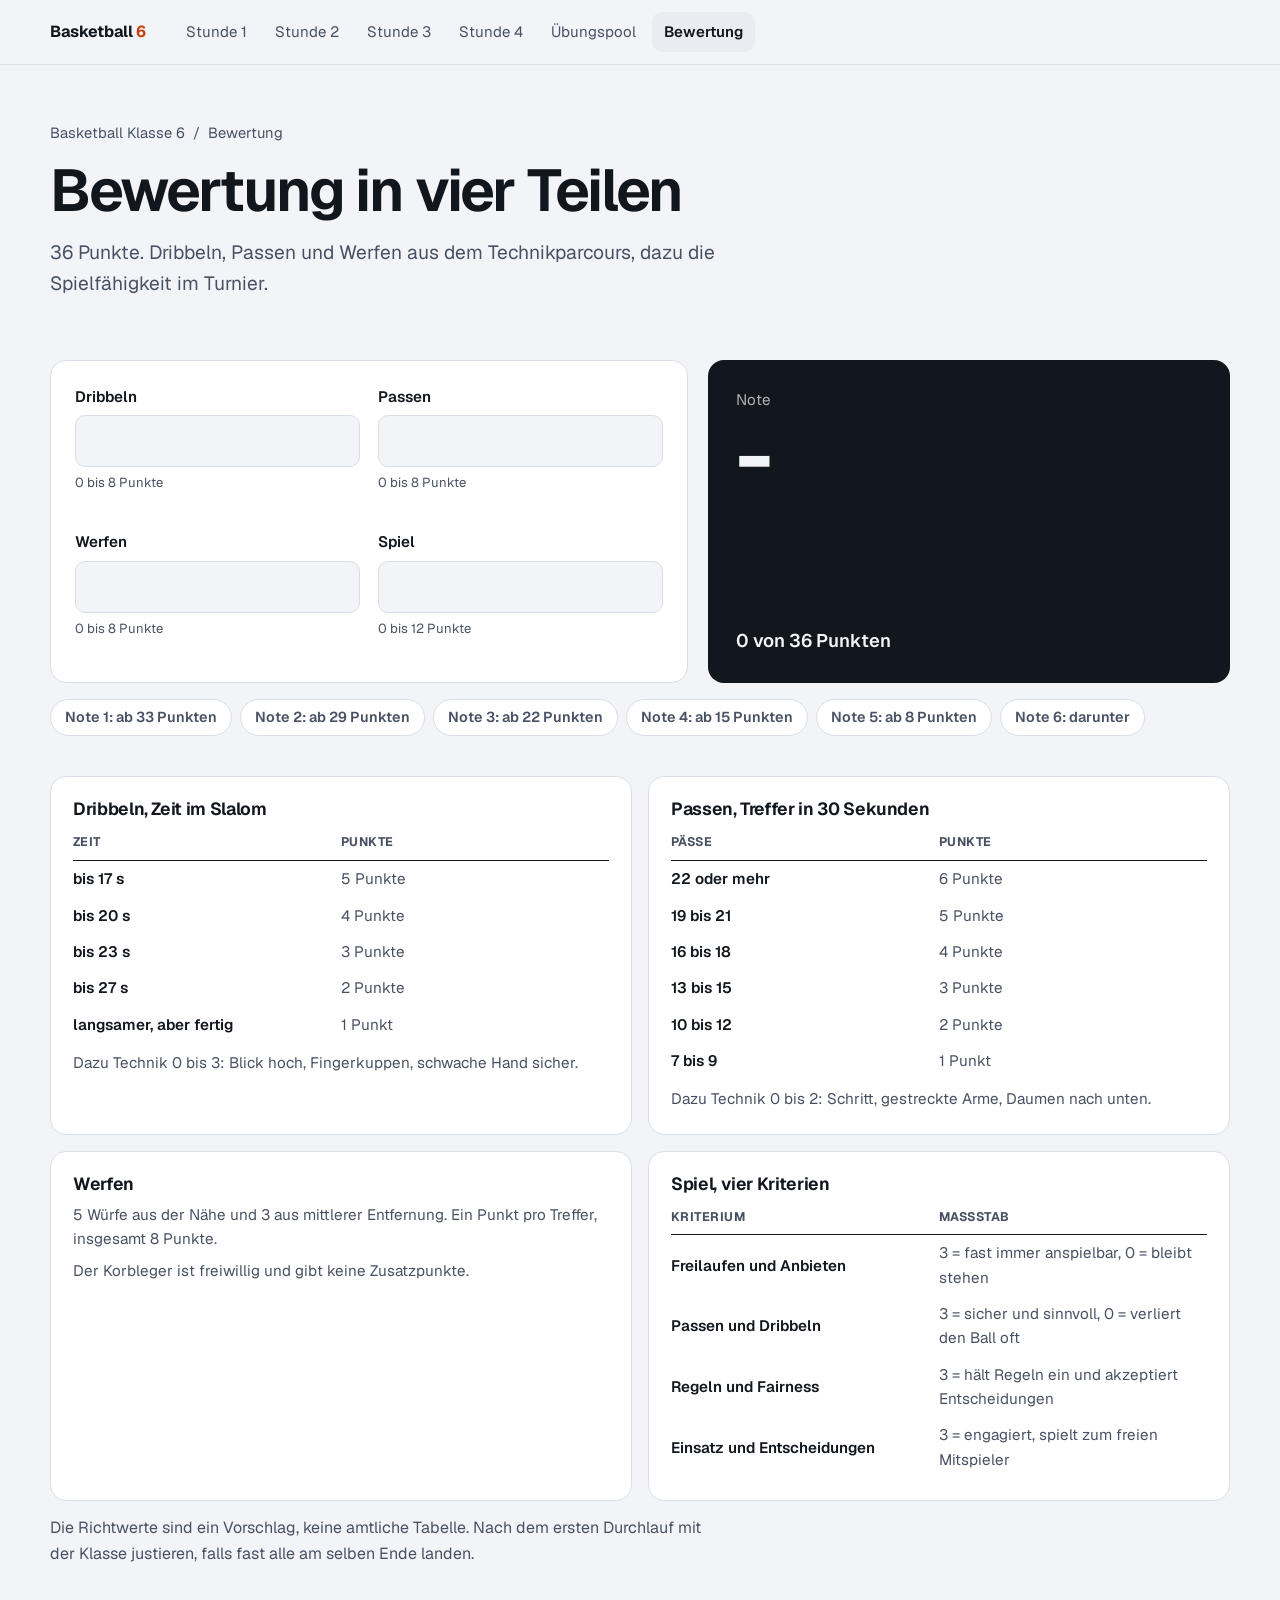
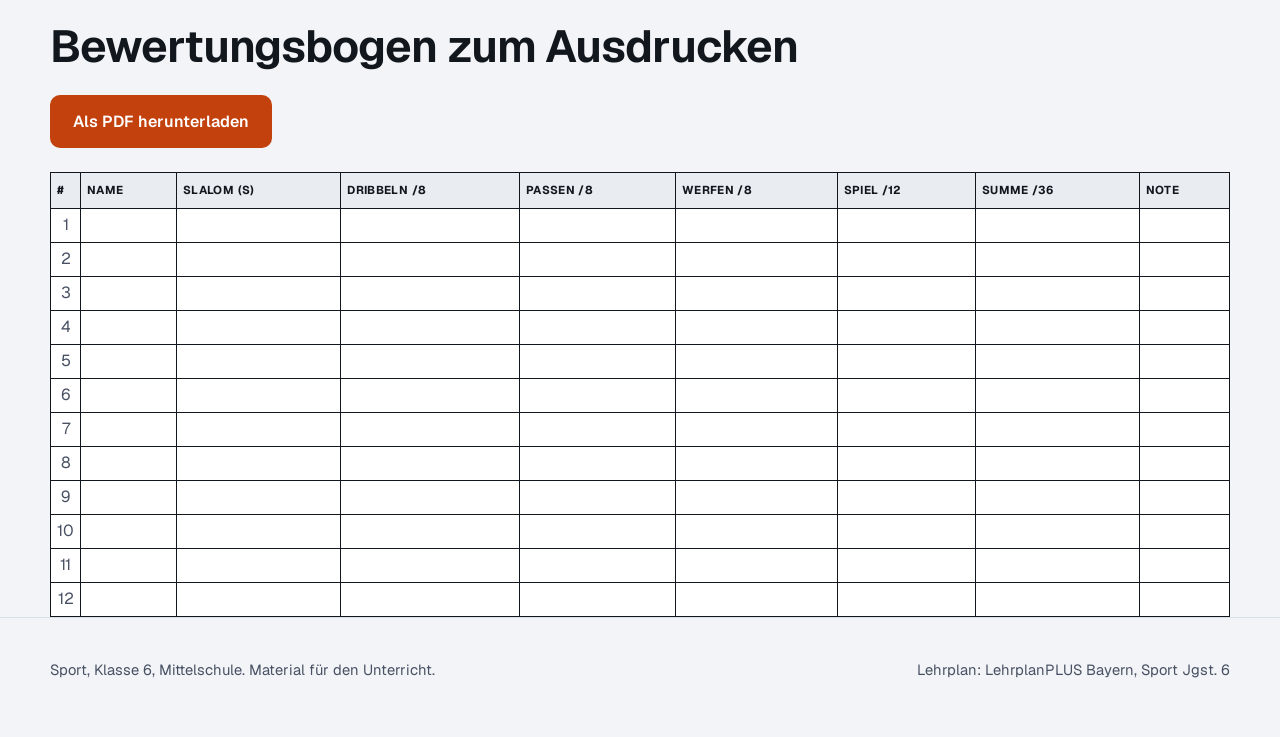
==== bewertung.html @ febf023a "Basketball class 6: four-lesson sequence site with pool and grading Co-Authored-By: Claude Sonnet 5." ====
<!DOCTYPE html>
<html lang="de">
<head>
<meta charset="UTF-8">
<meta name="viewport" content="width=device-width, initial-scale=1">
<title>Basketball Bewertung</title>
<meta name="description" content="Notenrechner, Punkte-Richtwerte und Bewertungsbogen für die Basketball-Sequenz.">
<link rel="stylesheet" href="style.css">
</head>
<body>
<header class="nav"><div class="wrap">
<a class="brand" href="index.html">Basketball <b>6</b></a>
<nav aria-label="Hauptnavigation"><ul><li><a class="link" href="stunde-1.html">Stunde 1</a></li><li><a class="link" href="stunde-2.html">Stunde 2</a></li><li><a class="link" href="stunde-3.html">Stunde 3</a></li><li><a class="link" href="stunde-4.html">Stunde 4</a></li><li><a class="link" href="index.html#pool">Übungspool</a></li><li><a class="link" href="bewertung.html" aria-current="page">Bewertung</a></li></ul></nav>
</div></header>
<main><div class="wrap">
<div class="page-head">
<div class="crumb"><a href="index.html">Basketball Klasse 6</a> &nbsp;/&nbsp; Bewertung</div>
<h1>Bewertung in vier Teilen</h1>
<p class="goal">36 Punkte. Dribbeln, Passen und Werfen aus dem Technikparcours, dazu die Spielfähigkeit im Turnier.</p>
</div>

<div class="calc no-print">
<form id="rechner" novalidate aria-label="Notenrechner"><div class="field"><label for="f-dribbeln">Dribbeln</label>
<input id="f-dribbeln" name="dribbeln" type="text" inputmode="decimal" autocomplete="off">
<span class="hint">0 bis 8 Punkte</span><span class="err" id="e-dribbeln" role="alert"></span></div><div class="field"><label for="f-passen">Passen</label>
<input id="f-passen" name="passen" type="text" inputmode="decimal" autocomplete="off">
<span class="hint">0 bis 8 Punkte</span><span class="err" id="e-passen" role="alert"></span></div><div class="field"><label for="f-werfen">Werfen</label>
<input id="f-werfen" name="werfen" type="text" inputmode="decimal" autocomplete="off">
<span class="hint">0 bis 8 Punkte</span><span class="err" id="e-werfen" role="alert"></span></div><div class="field"><label for="f-spiel">Spiel</label>
<input id="f-spiel" name="spiel" type="text" inputmode="decimal" autocomplete="off">
<span class="hint">0 bis 12 Punkte</span><span class="err" id="e-spiel" role="alert"></span></div></form>
<div class="result"><div><div class="lbl">Note</div><div class="note" id="r-note" aria-live="polite">-</div></div>
<div><div class="sum" id="r-sum">0 von 36 Punkten</div><div class="lbl" id="r-pct"></div></div></div>
</div>
<div class="schluessel"><span class="tag">Note 1: ab 33 Punkten</span><span class="tag">Note 2: ab 29 Punkten</span><span class="tag">Note 3: ab 22 Punkten</span><span class="tag">Note 4: ab 15 Punkten</span><span class="tag">Note 5: ab 8 Punkten</span><span class="tag">Note 6: darunter</span></div>

<div class="scales">
<div class="panel"><h3>Dribbeln, Zeit im Slalom</h3><table><tr><th>Zeit</th><th>Punkte</th></tr><tr><td>bis 17 s</td><td>5 Punkte</td></tr><tr><td>bis 20 s</td><td>4 Punkte</td></tr><tr><td>bis 23 s</td><td>3 Punkte</td></tr><tr><td>bis 27 s</td><td>2 Punkte</td></tr><tr><td>langsamer, aber fertig</td><td>1 Punkt</td></tr></table>
<p>Dazu Technik 0 bis 3: Blick hoch, Fingerkuppen, schwache Hand sicher.</p></div>
<div class="panel"><h3>Passen, Treffer in 30 Sekunden</h3><table><tr><th>Pässe</th><th>Punkte</th></tr><tr><td>22 oder mehr</td><td>6 Punkte</td></tr><tr><td>19 bis 21</td><td>5 Punkte</td></tr><tr><td>16 bis 18</td><td>4 Punkte</td></tr><tr><td>13 bis 15</td><td>3 Punkte</td></tr><tr><td>10 bis 12</td><td>2 Punkte</td></tr><tr><td>7 bis 9</td><td>1 Punkt</td></tr></table>
<p>Dazu Technik 0 bis 2: Schritt, gestreckte Arme, Daumen nach unten.</p></div>
<div class="panel"><h3>Werfen</h3><p>5 Würfe aus der Nähe und 3 aus mittlerer Entfernung. Ein Punkt pro Treffer, insgesamt 8 Punkte.</p>
<p>Der Korbleger ist freiwillig und gibt keine Zusatzpunkte.</p></div>
<div class="panel"><h3>Spiel, vier Kriterien</h3><table><tr><th>Kriterium</th><th>Maßstab</th></tr><tr><td>Freilaufen und Anbieten</td><td>3 = fast immer anspielbar, 0 = bleibt stehen</td></tr><tr><td>Passen und Dribbeln</td><td>3 = sicher und sinnvoll, 0 = verliert den Ball oft</td></tr><tr><td>Regeln und Fairness</td><td>3 = hält Regeln ein und akzeptiert Entscheidungen</td></tr><tr><td>Einsatz und Entscheidungen</td><td>3 = engagiert, spielt zum freien Mitspieler</td></tr></table></div>
</div>
<p class="sub">Die Richtwerte sind ein Vorschlag, keine amtliche Tabelle. Nach dem ersten Durchlauf mit der Klasse justieren, falls fast alle am selben Ende landen.</p>

<div class="bogen-section">
<h2 class="title" style="margin-top:56px">Bewertungsbogen zum Ausdrucken</h2>
<div class="page-actions no-print"><button class="btn btn-primary" onclick="window.print()">Als PDF herunterladen</button></div>
<div class="sheet-wrap"><table class="bogen" aria-label="Bewertungsbogen">
<tr><th>#</th><th>Name</th><th>Slalom (s)</th><th>Dribbeln /8</th><th>Passen /8</th><th>Werfen /8</th><th>Spiel /12</th><th>Summe /36</th><th>Note</th></tr><tr><td class="n">1</td><td></td><td></td><td></td><td></td><td></td><td></td><td></td><td></td></tr><tr><td class="n">2</td><td></td><td></td><td></td><td></td><td></td><td></td><td></td><td></td></tr><tr><td class="n">3</td><td></td><td></td><td></td><td></td><td></td><td></td><td></td><td></td></tr><tr><td class="n">4</td><td></td><td></td><td></td><td></td><td></td><td></td><td></td><td></td></tr><tr><td class="n">5</td><td></td><td></td><td></td><td></td><td></td><td></td><td></td><td></td></tr><tr><td class="n">6</td><td></td><td></td><td></td><td></td><td></td><td></td><td></td><td></td></tr><tr><td class="n">7</td><td></td><td></td><td></td><td></td><td></td><td></td><td></td><td></td></tr><tr><td class="n">8</td><td></td><td></td><td></td><td></td><td></td><td></td><td></td><td></td></tr><tr><td class="n">9</td><td></td><td></td><td></td><td></td><td></td><td></td><td></td><td></td></tr><tr><td class="n">10</td><td></td><td></td><td></td><td></td><td></td><td></td><td></td><td></td></tr><tr><td class="n">11</td><td></td><td></td><td></td><td></td><td></td><td></td><td></td><td></td></tr><tr><td class="n">12</td><td></td><td></td><td></td><td></td><td></td><td></td><td></td><td></td></tr></table></div>
</div>
</div></main>
<footer class="foot"><div class="wrap">
<span>Sport, Klasse 6, Mittelschule. Material für den Unterricht.</span>
<span>Lehrplan: LehrplanPLUS Bayern, Sport Jgst. 6</span>
</div></footer>
<script src="app.js"></script>
</body>
</html>
---- style.css ----
/* Basketball Klasse 6: Gestaltung.
   Formen-Regel: Buttons und Eingaben 10px, Karten 16px, Filter-Chips rund.
   Akzent: ein gebranntes Orange, sonst kühle Neutraltöne. */

@font-face{font-family:"Geist";font-weight:100 900;font-style:normal;font-display:swap;
  src:url("fonts/geist.woff2") format("woff2");
  unicode-range:U+0000-00FF,U+0131,U+0152-0153,U+02BB-02BC,U+02C6,U+02DA,U+02DC,U+2000-206F,U+20AC,U+2122,U+2191,U+2193,U+2212,U+2215,U+FEFF,U+FFFD;}
@font-face{font-family:"Geist";font-weight:100 900;font-style:normal;font-display:swap;
  src:url("fonts/geist-ext.woff2") format("woff2");
  unicode-range:U+0100-02BA,U+02BD-02C5,U+02C7-02CC,U+02CE-02D7,U+02DD-02FF,U+0304,U+0308,U+0329,U+1D00-1DBF,U+1E00-1E9F,U+1EF2-1EFF,U+2020,U+20A0-20AB,U+20AD-20C0,U+2113,U+2C60-2C7F,U+A720-A7FF;}

:root{
  --bg:#f2f4f7;
  --surface:#ffffff;
  --surface-2:#e9edf2;
  --ink:#12161d;
  --ink-soft:#485163;
  --line:#d9dfe7;
  --accent:#c2410c;
  --accent-ink:#ffffff;
  --accent-soft:#fbe9df;
  --ok:#1f7a4d;
  --warn:#9a3412;
  --warn-soft:#fdeee4;
  --r-card:16px;
  --r-ctl:10px;
  --shadow:0 1px 2px rgba(18,22,29,.05),0 8px 24px -12px rgba(18,22,29,.18);
  --ease:cubic-bezier(.16,1,.3,1);
}
@media (prefers-color-scheme:dark){
  :root:not([data-theme="light"]){
    --bg:#0f1318;--surface:#171c23;--surface-2:#1f2630;--ink:#eef1f5;--ink-soft:#a3adbd;--line:#2a323d;
    --accent:#f0793a;--accent-ink:#1b0d05;--accent-soft:#2c1a10;--ok:#58c088;--warn:#f0793a;--warn-soft:#2c1a10;
    --shadow:0 1px 2px rgba(0,0,0,.4),0 8px 24px -12px rgba(0,0,0,.6);
  }
}

*{box-sizing:border-box}
html{scroll-behavior:smooth}
body{margin:0;background:var(--bg);color:var(--ink);font-family:"Geist",system-ui,-apple-system,"Segoe UI",sans-serif;
  font-size:16px;line-height:1.6;-webkit-font-smoothing:antialiased;text-rendering:optimizeLegibility}
a{color:inherit}
h1,h2,h3{font-weight:650;letter-spacing:-.02em;line-height:1.08;margin:0}
p{margin:0}
ul{margin:0;padding:0}
:focus-visible{outline:3px solid var(--accent);outline-offset:3px;border-radius:6px}

.wrap{width:min(1180px,100% - 32px);margin-inline:auto}

/* Navigation: eine Zeile, 64px */
.nav{position:sticky;top:0;z-index:20;background:color-mix(in srgb,var(--bg) 88%,transparent);
  backdrop-filter:blur(14px);-webkit-backdrop-filter:blur(14px);border-bottom:1px solid var(--line)}
.nav .wrap{height:64px;display:flex;align-items:center;gap:28px}
.brand{font-weight:700;letter-spacing:-.02em;text-decoration:none;white-space:nowrap}
.brand b{color:var(--accent)}
.nav ul{list-style:none;display:flex;gap:4px;margin-left:auto;overflow-x:auto;scrollbar-width:none}
.nav ul::-webkit-scrollbar{display:none}
.nav a.link{display:block;padding:8px 12px;border-radius:var(--r-ctl);text-decoration:none;color:var(--ink-soft);
  font-size:.94rem;white-space:nowrap;transition:background .2s var(--ease),color .2s var(--ease)}
.nav a.link:hover{background:var(--surface-2);color:var(--ink)}
.nav a.link[aria-current="page"]{color:var(--ink);background:var(--surface-2);font-weight:600}

/* Buttons */
.btn{display:inline-flex;align-items:center;gap:8px;padding:13px 22px;border-radius:var(--r-ctl);border:1.5px solid transparent;
  font:inherit;font-weight:600;text-decoration:none;cursor:pointer;white-space:nowrap;
  transition:transform .25s var(--ease),background .2s,border-color .2s}
.btn:active{transform:translateY(1px) scale(.98)}
.btn-primary{background:var(--accent);color:var(--accent-ink)}
.btn-primary:hover{transform:translateY(-2px)}
.btn-ghost{border-color:var(--line);background:var(--surface);color:var(--ink)}
.btn-ghost:hover{border-color:var(--ink-soft)}

/* Hero */
.hero{padding:56px 0 72px}
.hero .wrap{display:grid;grid-template-columns:1.05fr .95fr;gap:56px;align-items:center;min-height:min(640px,calc(100dvh - 140px))}
.hero h1{font-size:clamp(2.5rem,5.4vw,4.6rem);letter-spacing:-.035em}
.hero h1 em{font-style:normal;color:var(--accent)}
.hero p.lead{margin-top:22px;font-size:1.18rem;color:var(--ink-soft);max-width:34ch}
.hero .actions{margin-top:32px;display:flex;gap:12px;flex-wrap:wrap}

.stairs{display:grid;grid-template-columns:repeat(4,1fr);gap:10px;align-items:end;height:420px}
.step-block{display:flex;flex-direction:column;justify-content:space-between;text-decoration:none;
  padding:16px 14px;border-radius:var(--r-card);background:var(--surface);border:1px solid var(--line);
  transition:transform .35s var(--ease),box-shadow .35s var(--ease)}
.step-block:hover{transform:translateY(-6px);box-shadow:var(--shadow)}
.step-block:nth-child(1){height:42%}
.step-block:nth-child(2){height:60%}
.step-block:nth-child(3){height:78%}
.step-block:nth-child(4){height:100%;background:var(--accent);border-color:var(--accent);color:var(--accent-ink)}
.step-block .num{font-size:2.6rem;font-weight:700;letter-spacing:-.04em;line-height:1}
.step-block .t{display:block;font-weight:600;font-size:1rem;line-height:1.25}
.step-block .s{display:block;font-size:.84rem;opacity:.75;margin-top:4px;line-height:1.3}

/* Abschnitte */
section.block{padding:72px 0}
section.block + section.block{border-top:1px solid var(--line)}
h2.title{font-size:clamp(1.9rem,3.6vw,2.8rem)}
.sub{margin-top:14px;color:var(--ink-soft);max-width:60ch}

/* Stundenliste */
.lessons{margin-top:36px;display:grid}
.lesson-row{display:grid;grid-template-columns:96px 1fr 240px 40px;gap:28px;align-items:center;padding:28px 0;
  text-decoration:none;border-bottom:1px solid var(--line);transition:padding .3s var(--ease)}
.lesson-row:last-child{border-bottom:0}
.lesson-row:hover{padding-left:12px}
.lesson-row .n{font-size:3.4rem;font-weight:700;letter-spacing:-.05em;color:var(--accent);line-height:1}
.lesson-row h3{font-size:1.5rem}
.lesson-row .goal{color:var(--ink-soft);margin-top:6px;max-width:56ch}
.lesson-row .meta{font-size:.92rem;color:var(--ink-soft);line-height:1.5}
.lesson-row .meta b{display:block;color:var(--ink);font-weight:600}
.lesson-row .arr{font-size:1.6rem;color:var(--ink-soft);transition:transform .3s var(--ease),color .2s}
.lesson-row:hover .arr{transform:translateX(6px);color:var(--accent)}

/* Filter und Karten */
.chips{display:flex;flex-wrap:wrap;gap:8px;margin-top:28px}
.chip{font:inherit;font-size:.92rem;padding:8px 16px;border-radius:999px;border:1.5px solid var(--line);background:var(--surface);
  color:var(--ink);cursor:pointer;transition:background .2s,border-color .2s,color .2s}
.chip:hover{border-color:var(--ink-soft)}
.chip[aria-pressed="true"]{background:var(--ink);color:var(--bg);border-color:var(--ink)}
.cards{margin-top:28px;display:grid;grid-template-columns:repeat(auto-fill,minmax(270px,1fr));gap:16px}
.card{background:var(--surface);border:1px solid var(--line);border-radius:var(--r-card);padding:20px 20px 22px;
  display:flex;flex-direction:column;gap:10px;transition:transform .3s var(--ease),box-shadow .3s var(--ease)}
.card:hover{transform:translateY(-3px);box-shadow:var(--shadow)}
.card h3{font-size:1.15rem}
.card p{color:var(--ink-soft);font-size:.95rem}
.tags{display:flex;flex-wrap:wrap;gap:6px}
.tag{font-size:.78rem;font-weight:600;padding:3px 10px;border-radius:999px;background:var(--surface-2);color:var(--ink-soft)}
.tag.stufe{background:var(--accent-soft);color:var(--accent)}
.empty{margin-top:28px;color:var(--ink-soft)}

/* Bewertung Kacheln (Raster mit Rhythmus) */
.score-grid{margin-top:36px;display:grid;grid-template-columns:repeat(6,1fr);gap:14px}
.tile{border-radius:var(--r-card);padding:24px;background:var(--surface);border:1px solid var(--line);display:flex;flex-direction:column;gap:6px}
.tile .big{font-size:3.2rem;font-weight:700;letter-spacing:-.04em;line-height:1}
.tile .big small{font-size:1rem;font-weight:500;color:var(--ink-soft);letter-spacing:0;margin-left:6px}
.tile p{color:var(--ink-soft);font-size:.95rem}
.tile.t1{grid-column:span 3}.tile.t2{grid-column:span 3;background:var(--surface-2)}
.tile.t3{grid-column:span 2}.tile.t4{grid-column:span 4;background:var(--accent);border-color:var(--accent);color:var(--accent-ink)}
.tile.t4 p,.tile.t4 .big small{color:inherit;opacity:.85}

/* Zweispalter Material */
.two{margin-top:32px;display:grid;grid-template-columns:1fr 1fr;gap:56px}
.two h3{font-size:1.2rem;margin-bottom:12px}
.plain{list-style:none;display:grid;gap:8px;color:var(--ink-soft)}
.plain li{padding-left:18px;position:relative}
.plain li::before{content:"";position:absolute;left:0;top:.72em;width:8px;height:2px;background:var(--accent)}

/* Stundenseiten */
.page-head{padding:56px 0 28px}
.crumb{font-size:.92rem;color:var(--ink-soft)}
.crumb a{text-decoration:none}.crumb a:hover{color:var(--accent)}
.page-head h1{font-size:clamp(2.2rem,4.6vw,3.8rem);margin-top:14px;letter-spacing:-.035em}
.page-head .goal{margin-top:16px;font-size:1.2rem;color:var(--ink-soft);max-width:52ch}
.facts{margin-top:24px;display:flex;flex-wrap:wrap;gap:8px}
.facts .tag{font-size:.88rem;padding:5px 14px;background:var(--surface);border:1px solid var(--line)}
.page-actions{margin-top:24px;display:flex;gap:12px;flex-wrap:wrap}

.timeline{display:grid;margin-top:12px}
.tl-step{display:grid;grid-template-columns:120px 1fr;gap:28px;padding:26px 0;border-top:1px solid var(--line);break-inside:avoid}
.tl-step:first-child{border-top:0}
.tl-time{font-weight:700;color:var(--accent);font-size:1.05rem;letter-spacing:-.01em}
.tl-time span{display:block;font-weight:500;font-size:.85rem;color:var(--ink-soft)}
.tl-body h3{font-size:1.3rem}
.tl-body ul{list-style:none;margin-top:10px;display:grid;gap:7px}
.tl-body li{padding-left:18px;position:relative;color:var(--ink-soft)}
.tl-body li::before{content:"";position:absolute;left:0;top:.72em;width:8px;height:2px;background:var(--accent)}
.tl-body li b{color:var(--ink);font-weight:600}
.tl-note{margin-top:12px;font-size:.92rem;padding:10px 14px;border-radius:var(--r-ctl);background:var(--accent-soft);color:var(--ink)}

.aside-grid{margin-top:48px;display:grid;grid-template-columns:1fr 1fr;gap:16px}
.panel{background:var(--surface);border:1px solid var(--line);border-radius:var(--r-card);padding:22px;break-inside:avoid}
.panel h3{font-size:1.1rem;margin-bottom:10px}
.panel.warn{background:var(--warn-soft);border-color:transparent}
.panel.warn h3{color:var(--warn)}

.pager{margin-top:48px;display:flex;justify-content:space-between;gap:16px;flex-wrap:wrap}
.pager a{display:block;text-decoration:none;padding:16px 20px;border:1px solid var(--line);border-radius:var(--r-card);background:var(--surface);
  transition:transform .3s var(--ease),border-color .2s;min-width:220px}
.pager a:hover{transform:translateY(-3px);border-color:var(--ink-soft)}
.pager small{display:block;color:var(--ink-soft)}
.pager strong{font-size:1.05rem}
.pager .next{margin-left:auto;text-align:right}

/* Bewertungsseite */
.calc{margin-top:32px;display:grid;grid-template-columns:1.1fr .9fr;gap:20px;align-items:stretch}
.calc form{background:var(--surface);border:1px solid var(--line);border-radius:var(--r-card);padding:24px;display:grid;grid-template-columns:1fr 1fr;gap:18px}
.field label{display:block;font-weight:600;font-size:.95rem;margin-bottom:6px}
.field .hint{display:block;font-size:.82rem;color:var(--ink-soft);margin-top:5px}
.field input{width:100%;font:inherit;font-size:1.1rem;padding:11px 14px;border-radius:var(--r-ctl);border:1.5px solid var(--line);background:var(--bg);color:var(--ink)}
.field input:focus{outline:none;border-color:var(--accent);box-shadow:0 0 0 3px var(--accent-soft)}
.field input[aria-invalid="true"]{border-color:var(--warn)}
.field .err{display:block;min-height:1.1em;font-size:.82rem;color:var(--warn);margin-top:5px}
.result{background:var(--ink);color:var(--bg);border-radius:var(--r-card);padding:28px;display:flex;flex-direction:column;justify-content:space-between;gap:16px}
.result .note{font-size:5.5rem;font-weight:700;letter-spacing:-.05em;line-height:1}
.result .lbl{opacity:.7;font-size:.95rem}
.result .sum{font-size:1.15rem;font-weight:600}
.scales{margin-top:40px;display:grid;grid-template-columns:1fr 1fr;gap:16px}
.panel table{border-collapse:collapse;width:100%;font-size:.95rem}
.panel th{text-align:left;font-size:.78rem;text-transform:uppercase;letter-spacing:.04em;color:var(--ink-soft);padding:4px 0 8px;border-bottom:1.5px solid var(--ink)}
.panel td{padding:6px 0;color:var(--ink-soft)}
.panel td:first-child{color:var(--ink);font-weight:600;width:50%}
.panel p{color:var(--ink-soft);font-size:.95rem;margin-top:8px}
.schluessel{margin-top:16px;display:flex;flex-wrap:wrap;gap:8px}
.schluessel .tag{font-size:.9rem;padding:6px 14px;background:var(--surface);border:1px solid var(--line)}

.sheet-wrap{overflow-x:auto;margin-top:24px}
table.bogen{border-collapse:collapse;width:100%;min-width:720px;background:var(--surface)}
table.bogen th{font-size:.72rem;text-transform:uppercase;letter-spacing:.03em;text-align:left;padding:8px 6px;border:1px solid var(--ink);background:var(--surface-2);color:var(--ink)}
table.bogen td{border:1px solid var(--ink);height:34px;padding:0 6px}
table.bogen td.n{width:28px;text-align:center;color:var(--ink-soft)}

footer.foot{padding:40px 0 56px;border-top:1px solid var(--line);color:var(--ink-soft);font-size:.92rem}
footer.foot .wrap{display:flex;justify-content:space-between;gap:16px;flex-wrap:wrap}

/* Bewegung: nur Einblenden beim Scrollen, mit Zweck (Reihenfolge lesen) */
@media (prefers-reduced-motion:no-preference){
  .js .reveal{opacity:0;transform:translateY(22px);transition:opacity .7s var(--ease),transform .7s var(--ease);transition-delay:var(--d,0ms)}
  .js .reveal.in{opacity:1;transform:none}
  .js .stairs .step-block{opacity:0;transform:translateY(40px);animation:rise .8s var(--ease) forwards;animation-delay:calc(var(--i) * 110ms + 150ms)}
  @keyframes rise{to{opacity:1;transform:none}}
  .js .stairs .step-block:hover{transform:translateY(-6px)}
}

/* Mobil */
@media (max-width:860px){
  .hero{padding:32px 0 48px}
  .hero .wrap{grid-template-columns:1fr;gap:36px;min-height:0}
  .stairs{height:300px}
  .lesson-row{grid-template-columns:56px 1fr 28px;gap:16px}
  .lesson-row .meta{grid-column:2/3;grid-row:2}
  .lesson-row .n{font-size:2.4rem}
  .two,.aside-grid,.scales,.calc{grid-template-columns:1fr}
  .calc form{grid-template-columns:1fr}
  .score-grid{grid-template-columns:1fr}
  .tile.t1,.tile.t2,.tile.t3,.tile.t4{grid-column:auto}
  .tl-step{grid-template-columns:1fr;gap:8px}
  .nav .wrap{gap:12px}
}

/* Druck: Stundenseiten als sauberes Blatt */
@media print{
  @page{size:A4;margin:14mm}
  :root{--bg:#fff;--surface:#fff;--surface-2:#f1f3f6;--ink:#12161d;--ink-soft:#394150;--line:#cfd5de;--accent:#c2410c;--accent-soft:#fbe9df}
  body{background:#fff;font-size:11pt;-webkit-print-color-adjust:exact;print-color-adjust:exact}
  .nav,.page-actions,.pager,footer.foot,.chips,.btn,.no-print{display:none !important}
  .reveal,.stairs .step-block{opacity:1 !important;transform:none !important;animation:none !important}
  .page-head{padding:0 0 10px}
  .page-head h1{font-size:24pt}
  .page-head .goal{font-size:12pt}
  .tl-step{padding:12px 0;grid-template-columns:90px 1fr;gap:16px}
  .tl-body h3{font-size:13pt}
  .panel,.tl-step{break-inside:avoid}
  .aside-grid{margin-top:18px}
  .wrap{width:100%}
  .bogen-section{break-before:page;break-inside:avoid}
  .sheet-wrap{overflow:visible;margin-top:12px}
  table.bogen{min-width:0;font-size:9pt}
  table.bogen td{height:11mm}
  .scales{gap:10px}
}
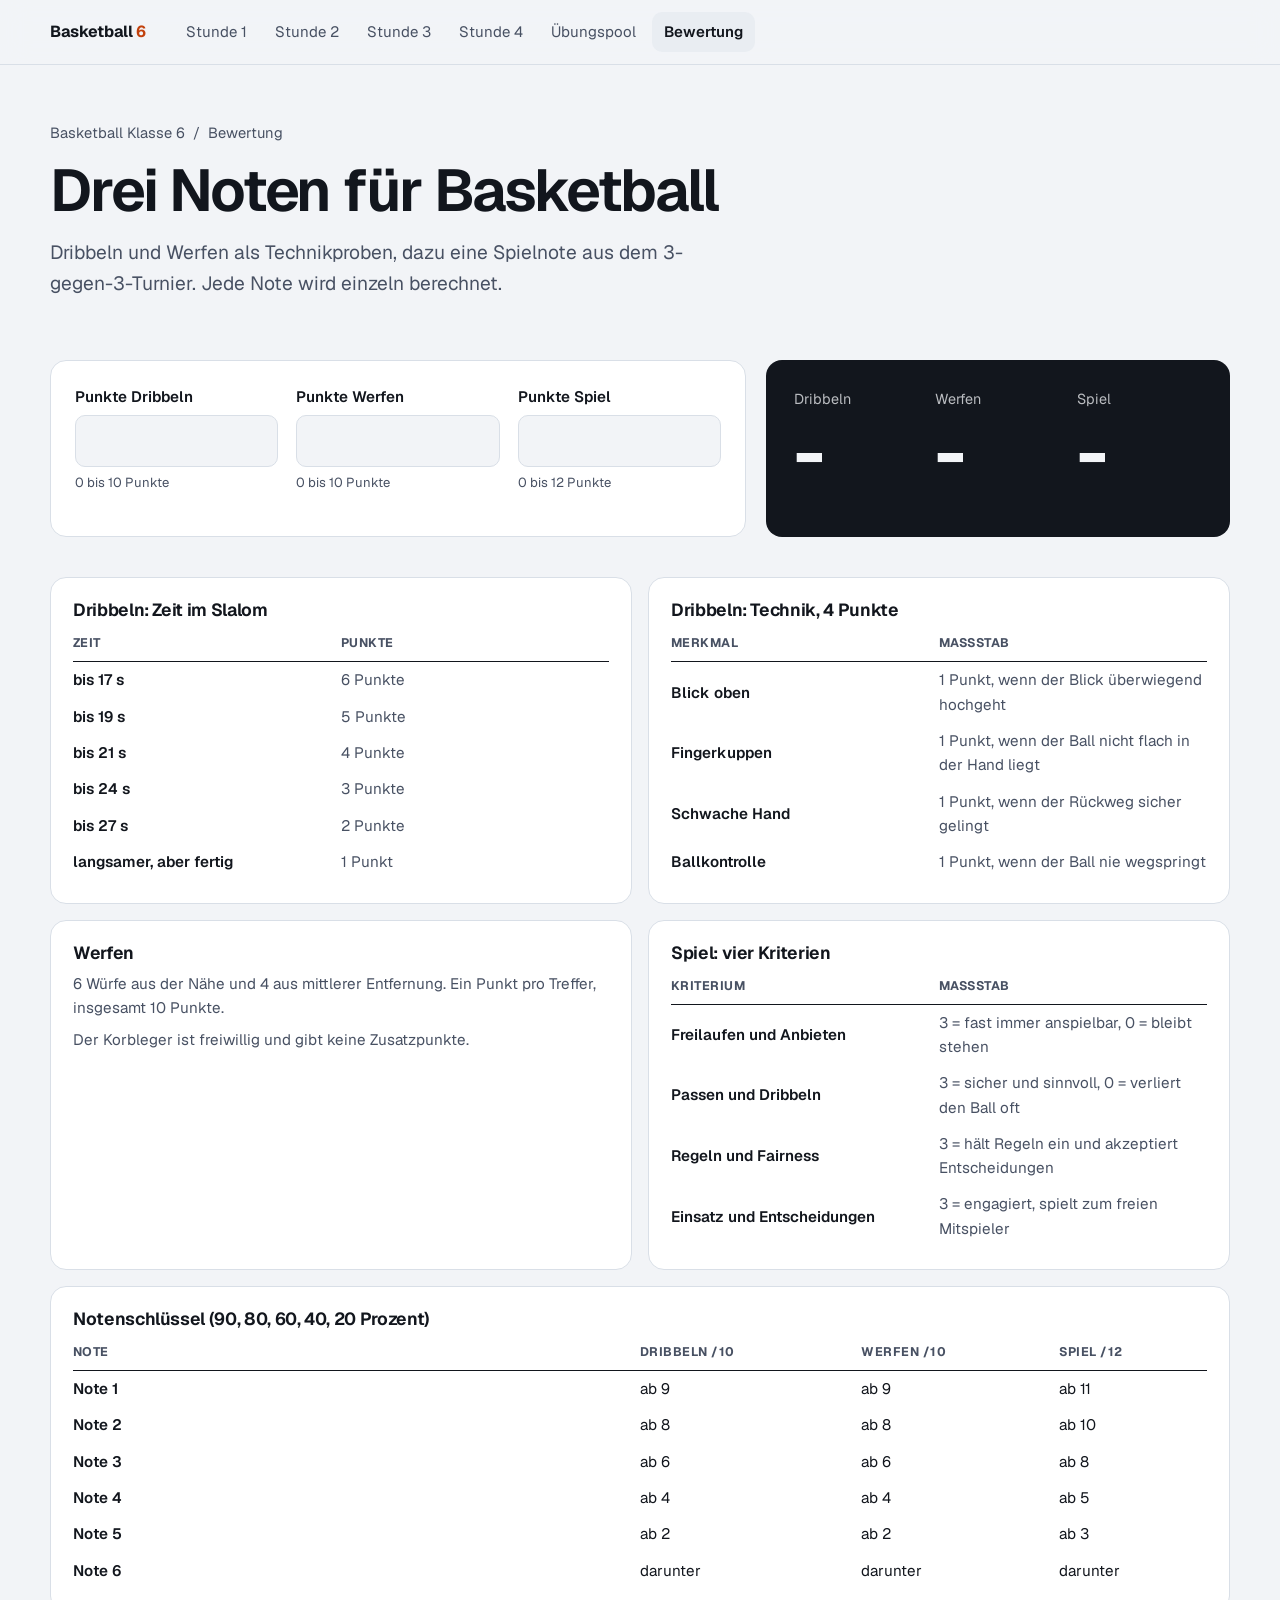
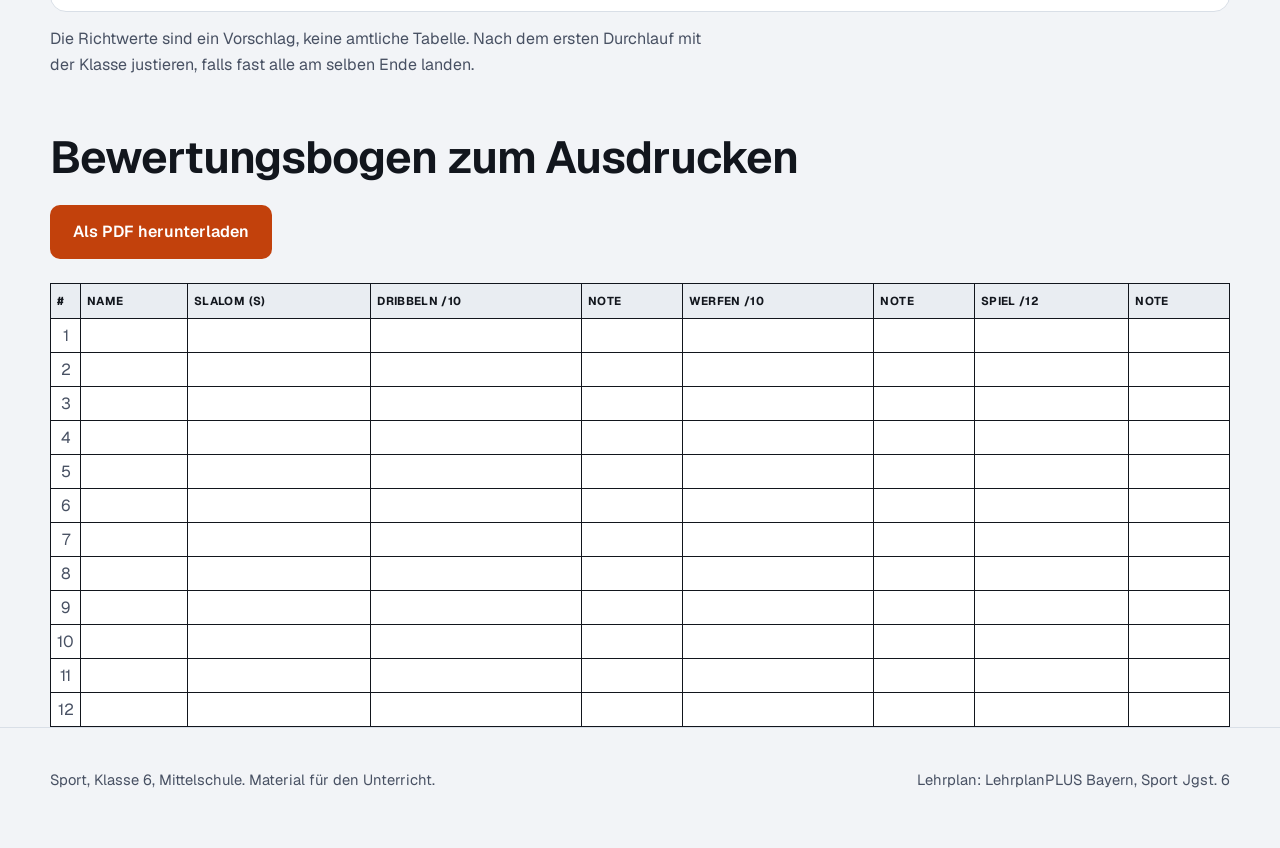
==== commit 61a8cc24: "Simplify grading to three grades: dribbling, shooting, game Co-Authored-By: Claude Sonnet 5.5 <norep" ====
--- a/bewertung.html
+++ b/bewertung.html
@@ -15,41 +15,38 @@
 <main><div class="wrap">
 <div class="page-head">
 <div class="crumb"><a href="index.html">Basketball Klasse 6</a> &nbsp;/&nbsp; Bewertung</div>
-<h1>Bewertung in vier Teilen</h1>
-<p class="goal">36 Punkte. Dribbeln, Passen und Werfen aus dem Technikparcours, dazu die Spielfähigkeit im Turnier.</p>
+<h1>Drei Noten für Basketball</h1>
+<p class="goal">Dribbeln und Werfen als Technikproben, dazu eine Spielnote aus dem 3-gegen-3-Turnier. Jede Note wird einzeln berechnet.</p>
 </div>
 
 <div class="calc no-print">
-<form id="rechner" novalidate aria-label="Notenrechner"><div class="field"><label for="f-dribbeln">Dribbeln</label>
+<form id="rechner" novalidate aria-label="Notenrechner"><div class="field"><label for="f-dribbeln">Punkte Dribbeln</label>
 <input id="f-dribbeln" name="dribbeln" type="text" inputmode="decimal" autocomplete="off">
-<span class="hint">0 bis 8 Punkte</span><span class="err" id="e-dribbeln" role="alert"></span></div><div class="field"><label for="f-passen">Passen</label>
-<input id="f-passen" name="passen" type="text" inputmode="decimal" autocomplete="off">
-<span class="hint">0 bis 8 Punkte</span><span class="err" id="e-passen" role="alert"></span></div><div class="field"><label for="f-werfen">Werfen</label>
+<span class="hint">0 bis 10 Punkte</span><span class="err" id="e-dribbeln" role="alert"></span></div><div class="field"><label for="f-werfen">Punkte Werfen</label>
 <input id="f-werfen" name="werfen" type="text" inputmode="decimal" autocomplete="off">
-<span class="hint">0 bis 8 Punkte</span><span class="err" id="e-werfen" role="alert"></span></div><div class="field"><label for="f-spiel">Spiel</label>
+<span class="hint">0 bis 10 Punkte</span><span class="err" id="e-werfen" role="alert"></span></div><div class="field"><label for="f-spiel">Punkte Spiel</label>
 <input id="f-spiel" name="spiel" type="text" inputmode="decimal" autocomplete="off">
 <span class="hint">0 bis 12 Punkte</span><span class="err" id="e-spiel" role="alert"></span></div></form>
-<div class="result"><div><div class="lbl">Note</div><div class="note" id="r-note" aria-live="polite">-</div></div>
-<div><div class="sum" id="r-sum">0 von 36 Punkten</div><div class="lbl" id="r-pct"></div></div></div>
+<div class="result"><div class="res-col"><div class="lbl">Dribbeln</div><div class="note" id="r-dribbeln" aria-live="polite">-</div><div class="lbl" id="p-dribbeln"></div></div><div class="res-col"><div class="lbl">Werfen</div><div class="note" id="r-werfen" aria-live="polite">-</div><div class="lbl" id="p-werfen"></div></div><div class="res-col"><div class="lbl">Spiel</div><div class="note" id="r-spiel" aria-live="polite">-</div><div class="lbl" id="p-spiel"></div></div></div>
 </div>
-<div class="schluessel"><span class="tag">Note 1: ab 33 Punkten</span><span class="tag">Note 2: ab 29 Punkten</span><span class="tag">Note 3: ab 22 Punkten</span><span class="tag">Note 4: ab 15 Punkten</span><span class="tag">Note 5: ab 8 Punkten</span><span class="tag">Note 6: darunter</span></div>
 
 <div class="scales">
-<div class="panel"><h3>Dribbeln, Zeit im Slalom</h3><table><tr><th>Zeit</th><th>Punkte</th></tr><tr><td>bis 17 s</td><td>5 Punkte</td></tr><tr><td>bis 20 s</td><td>4 Punkte</td></tr><tr><td>bis 23 s</td><td>3 Punkte</td></tr><tr><td>bis 27 s</td><td>2 Punkte</td></tr><tr><td>langsamer, aber fertig</td><td>1 Punkt</td></tr></table>
-<p>Dazu Technik 0 bis 3: Blick hoch, Fingerkuppen, schwache Hand sicher.</p></div>
-<div class="panel"><h3>Passen, Treffer in 30 Sekunden</h3><table><tr><th>Pässe</th><th>Punkte</th></tr><tr><td>22 oder mehr</td><td>6 Punkte</td></tr><tr><td>19 bis 21</td><td>5 Punkte</td></tr><tr><td>16 bis 18</td><td>4 Punkte</td></tr><tr><td>13 bis 15</td><td>3 Punkte</td></tr><tr><td>10 bis 12</td><td>2 Punkte</td></tr><tr><td>7 bis 9</td><td>1 Punkt</td></tr></table>
-<p>Dazu Technik 0 bis 2: Schritt, gestreckte Arme, Daumen nach unten.</p></div>
-<div class="panel"><h3>Werfen</h3><p>5 Würfe aus der Nähe und 3 aus mittlerer Entfernung. Ein Punkt pro Treffer, insgesamt 8 Punkte.</p>
+<div class="panel"><h3>Dribbeln: Zeit im Slalom</h3><table><tr><th>Zeit</th><th>Punkte</th></tr><tr><td>bis 17 s</td><td>6 Punkte</td></tr><tr><td>bis 19 s</td><td>5 Punkte</td></tr><tr><td>bis 21 s</td><td>4 Punkte</td></tr><tr><td>bis 24 s</td><td>3 Punkte</td></tr><tr><td>bis 27 s</td><td>2 Punkte</td></tr><tr><td>langsamer, aber fertig</td><td>1 Punkt</td></tr></table></div>
+<div class="panel"><h3>Dribbeln: Technik, 4 Punkte</h3><table><tr><th>Merkmal</th><th>Maßstab</th></tr><tr><td>Blick oben</td><td>1 Punkt, wenn der Blick überwiegend hochgeht</td></tr><tr><td>Fingerkuppen</td><td>1 Punkt, wenn der Ball nicht flach in der Hand liegt</td></tr><tr><td>Schwache Hand</td><td>1 Punkt, wenn der Rückweg sicher gelingt</td></tr><tr><td>Ballkontrolle</td><td>1 Punkt, wenn der Ball nie wegspringt</td></tr></table></div>
+<div class="panel"><h3>Werfen</h3><p>6 Würfe aus der Nähe und 4 aus mittlerer Entfernung. Ein Punkt pro Treffer, insgesamt 10 Punkte.</p>
 <p>Der Korbleger ist freiwillig und gibt keine Zusatzpunkte.</p></div>
-<div class="panel"><h3>Spiel, vier Kriterien</h3><table><tr><th>Kriterium</th><th>Maßstab</th></tr><tr><td>Freilaufen und Anbieten</td><td>3 = fast immer anspielbar, 0 = bleibt stehen</td></tr><tr><td>Passen und Dribbeln</td><td>3 = sicher und sinnvoll, 0 = verliert den Ball oft</td></tr><tr><td>Regeln und Fairness</td><td>3 = hält Regeln ein und akzeptiert Entscheidungen</td></tr><tr><td>Einsatz und Entscheidungen</td><td>3 = engagiert, spielt zum freien Mitspieler</td></tr></table></div>
+<div class="panel"><h3>Spiel: vier Kriterien</h3><table><tr><th>Kriterium</th><th>Maßstab</th></tr><tr><td>Freilaufen und Anbieten</td><td>3 = fast immer anspielbar, 0 = bleibt stehen</td></tr><tr><td>Passen und Dribbeln</td><td>3 = sicher und sinnvoll, 0 = verliert den Ball oft</td></tr><tr><td>Regeln und Fairness</td><td>3 = hält Regeln ein und akzeptiert Entscheidungen</td></tr><tr><td>Einsatz und Entscheidungen</td><td>3 = engagiert, spielt zum freien Mitspieler</td></tr></table></div>
 </div>
+
+<div class="panel" style="margin-top:16px"><h3>Notenschlüssel (90, 80, 60, 40, 20 Prozent)</h3>
+<table><tr><th>Note</th><th>Dribbeln /10</th><th>Werfen /10</th><th>Spiel /12</th></tr><tr><td>Note 1</td><td>ab 9</td><td>ab 9</td><td>ab 11</td></tr><tr><td>Note 2</td><td>ab 8</td><td>ab 8</td><td>ab 10</td></tr><tr><td>Note 3</td><td>ab 6</td><td>ab 6</td><td>ab 8</td></tr><tr><td>Note 4</td><td>ab 4</td><td>ab 4</td><td>ab 5</td></tr><tr><td>Note 5</td><td>ab 2</td><td>ab 2</td><td>ab 3</td></tr><tr><td>Note 6</td><td>darunter</td><td>darunter</td><td>darunter</td></tr></table></div>
 <p class="sub">Die Richtwerte sind ein Vorschlag, keine amtliche Tabelle. Nach dem ersten Durchlauf mit der Klasse justieren, falls fast alle am selben Ende landen.</p>
 
 <div class="bogen-section">
 <h2 class="title" style="margin-top:56px">Bewertungsbogen zum Ausdrucken</h2>
 <div class="page-actions no-print"><button class="btn btn-primary" onclick="window.print()">Als PDF herunterladen</button></div>
 <div class="sheet-wrap"><table class="bogen" aria-label="Bewertungsbogen">
-<tr><th>#</th><th>Name</th><th>Slalom (s)</th><th>Dribbeln /8</th><th>Passen /8</th><th>Werfen /8</th><th>Spiel /12</th><th>Summe /36</th><th>Note</th></tr><tr><td class="n">1</td><td></td><td></td><td></td><td></td><td></td><td></td><td></td><td></td></tr><tr><td class="n">2</td><td></td><td></td><td></td><td></td><td></td><td></td><td></td><td></td></tr><tr><td class="n">3</td><td></td><td></td><td></td><td></td><td></td><td></td><td></td><td></td></tr><tr><td class="n">4</td><td></td><td></td><td></td><td></td><td></td><td></td><td></td><td></td></tr><tr><td class="n">5</td><td></td><td></td><td></td><td></td><td></td><td></td><td></td><td></td></tr><tr><td class="n">6</td><td></td><td></td><td></td><td></td><td></td><td></td><td></td><td></td></tr><tr><td class="n">7</td><td></td><td></td><td></td><td></td><td></td><td></td><td></td><td></td></tr><tr><td class="n">8</td><td></td><td></td><td></td><td></td><td></td><td></td><td></td><td></td></tr><tr><td class="n">9</td><td></td><td></td><td></td><td></td><td></td><td></td><td></td><td></td></tr><tr><td class="n">10</td><td></td><td></td><td></td><td></td><td></td><td></td><td></td><td></td></tr><tr><td class="n">11</td><td></td><td></td><td></td><td></td><td></td><td></td><td></td><td></td></tr><tr><td class="n">12</td><td></td><td></td><td></td><td></td><td></td><td></td><td></td><td></td></tr></table></div>
+<tr><th>#</th><th>Name</th><th>Slalom (s)</th><th>Dribbeln /10</th><th>Note</th><th>Werfen /10</th><th>Note</th><th>Spiel /12</th><th>Note</th></tr><tr><td class="n">1</td><td></td><td></td><td></td><td></td><td></td><td></td><td></td><td></td></tr><tr><td class="n">2</td><td></td><td></td><td></td><td></td><td></td><td></td><td></td><td></td></tr><tr><td class="n">3</td><td></td><td></td><td></td><td></td><td></td><td></td><td></td><td></td></tr><tr><td class="n">4</td><td></td><td></td><td></td><td></td><td></td><td></td><td></td><td></td></tr><tr><td class="n">5</td><td></td><td></td><td></td><td></td><td></td><td></td><td></td><td></td></tr><tr><td class="n">6</td><td></td><td></td><td></td><td></td><td></td><td></td><td></td><td></td></tr><tr><td class="n">7</td><td></td><td></td><td></td><td></td><td></td><td></td><td></td><td></td></tr><tr><td class="n">8</td><td></td><td></td><td></td><td></td><td></td><td></td><td></td><td></td></tr><tr><td class="n">9</td><td></td><td></td><td></td><td></td><td></td><td></td><td></td><td></td></tr><tr><td class="n">10</td><td></td><td></td><td></td><td></td><td></td><td></td><td></td><td></td></tr><tr><td class="n">11</td><td></td><td></td><td></td><td></td><td></td><td></td><td></td><td></td></tr><tr><td class="n">12</td><td></td><td></td><td></td><td></td><td></td><td></td><td></td><td></td></tr></table></div>
 </div>
 </div></main>
 <footer class="foot"><div class="wrap">
--- a/style.css
+++ b/style.css
@@ -135,7 +135,7 @@
 .tile .big small{font-size:1rem;font-weight:500;color:var(--ink-soft);letter-spacing:0;margin-left:6px}
 .tile p{color:var(--ink-soft);font-size:.95rem}
 .tile.t1{grid-column:span 3}.tile.t2{grid-column:span 3;background:var(--surface-2)}
-.tile.t3{grid-column:span 2}.tile.t4{grid-column:span 4;background:var(--accent);border-color:var(--accent);color:var(--accent-ink)}
+.tile.t4{grid-column:span 6;background:var(--accent);border-color:var(--accent);color:var(--accent-ink)}
 .tile.t4 p,.tile.t4 .big small{color:inherit;opacity:.85}
 
 /* Zweispalter Material */
@@ -182,19 +182,19 @@
 .pager .next{margin-left:auto;text-align:right}
 
 /* Bewertungsseite */
-.calc{margin-top:32px;display:grid;grid-template-columns:1.1fr .9fr;gap:20px;align-items:stretch}
-.calc form{background:var(--surface);border:1px solid var(--line);border-radius:var(--r-card);padding:24px;display:grid;grid-template-columns:1fr 1fr;gap:18px}
+.calc{margin-top:32px;display:grid;grid-template-columns:1.2fr .8fr;gap:20px;align-items:stretch}
+.calc form{background:var(--surface);border:1px solid var(--line);border-radius:var(--r-card);padding:24px;display:grid;grid-template-columns:1fr 1fr 1fr;gap:18px;align-content:start}
 .field label{display:block;font-weight:600;font-size:.95rem;margin-bottom:6px}
 .field .hint{display:block;font-size:.82rem;color:var(--ink-soft);margin-top:5px}
 .field input{width:100%;font:inherit;font-size:1.1rem;padding:11px 14px;border-radius:var(--r-ctl);border:1.5px solid var(--line);background:var(--bg);color:var(--ink)}
 .field input:focus{outline:none;border-color:var(--accent);box-shadow:0 0 0 3px var(--accent-soft)}
 .field input[aria-invalid="true"]{border-color:var(--warn)}
 .field .err{display:block;min-height:1.1em;font-size:.82rem;color:var(--warn);margin-top:5px}
-.result{background:var(--ink);color:var(--bg);border-radius:var(--r-card);padding:28px;display:flex;flex-direction:column;justify-content:space-between;gap:16px}
-.result .note{font-size:5.5rem;font-weight:700;letter-spacing:-.05em;line-height:1}
-.result .lbl{opacity:.7;font-size:.95rem}
-.result .sum{font-size:1.15rem;font-weight:600}
+.result{background:var(--ink);color:var(--bg);border-radius:var(--r-card);padding:28px;display:grid;grid-template-columns:repeat(3,1fr);gap:16px;align-items:start}
+.result .note{font-size:4.6rem;font-weight:700;letter-spacing:-.05em;line-height:1;margin:6px 0}
+.result .lbl{opacity:.75;font-size:.9rem}
 .scales{margin-top:40px;display:grid;grid-template-columns:1fr 1fr;gap:16px}
+.scales + .panel table td:not(:first-child){color:var(--ink)}
 .panel table{border-collapse:collapse;width:100%;font-size:.95rem}
 .panel th{text-align:left;font-size:.78rem;text-transform:uppercase;letter-spacing:.04em;color:var(--ink-soft);padding:4px 0 8px;border-bottom:1.5px solid var(--ink)}
 .panel td{padding:6px 0;color:var(--ink-soft)}
@@ -231,6 +231,8 @@
   .lesson-row .n{font-size:2.4rem}
   .two,.aside-grid,.scales,.calc{grid-template-columns:1fr}
   .calc form{grid-template-columns:1fr}
+  .result{grid-template-columns:repeat(3,1fr);padding:20px}
+  .result .note{font-size:3.2rem}
   .score-grid{grid-template-columns:1fr}
   .tile.t1,.tile.t2,.tile.t3,.tile.t4{grid-column:auto}
   .tl-step{grid-template-columns:1fr;gap:8px}
